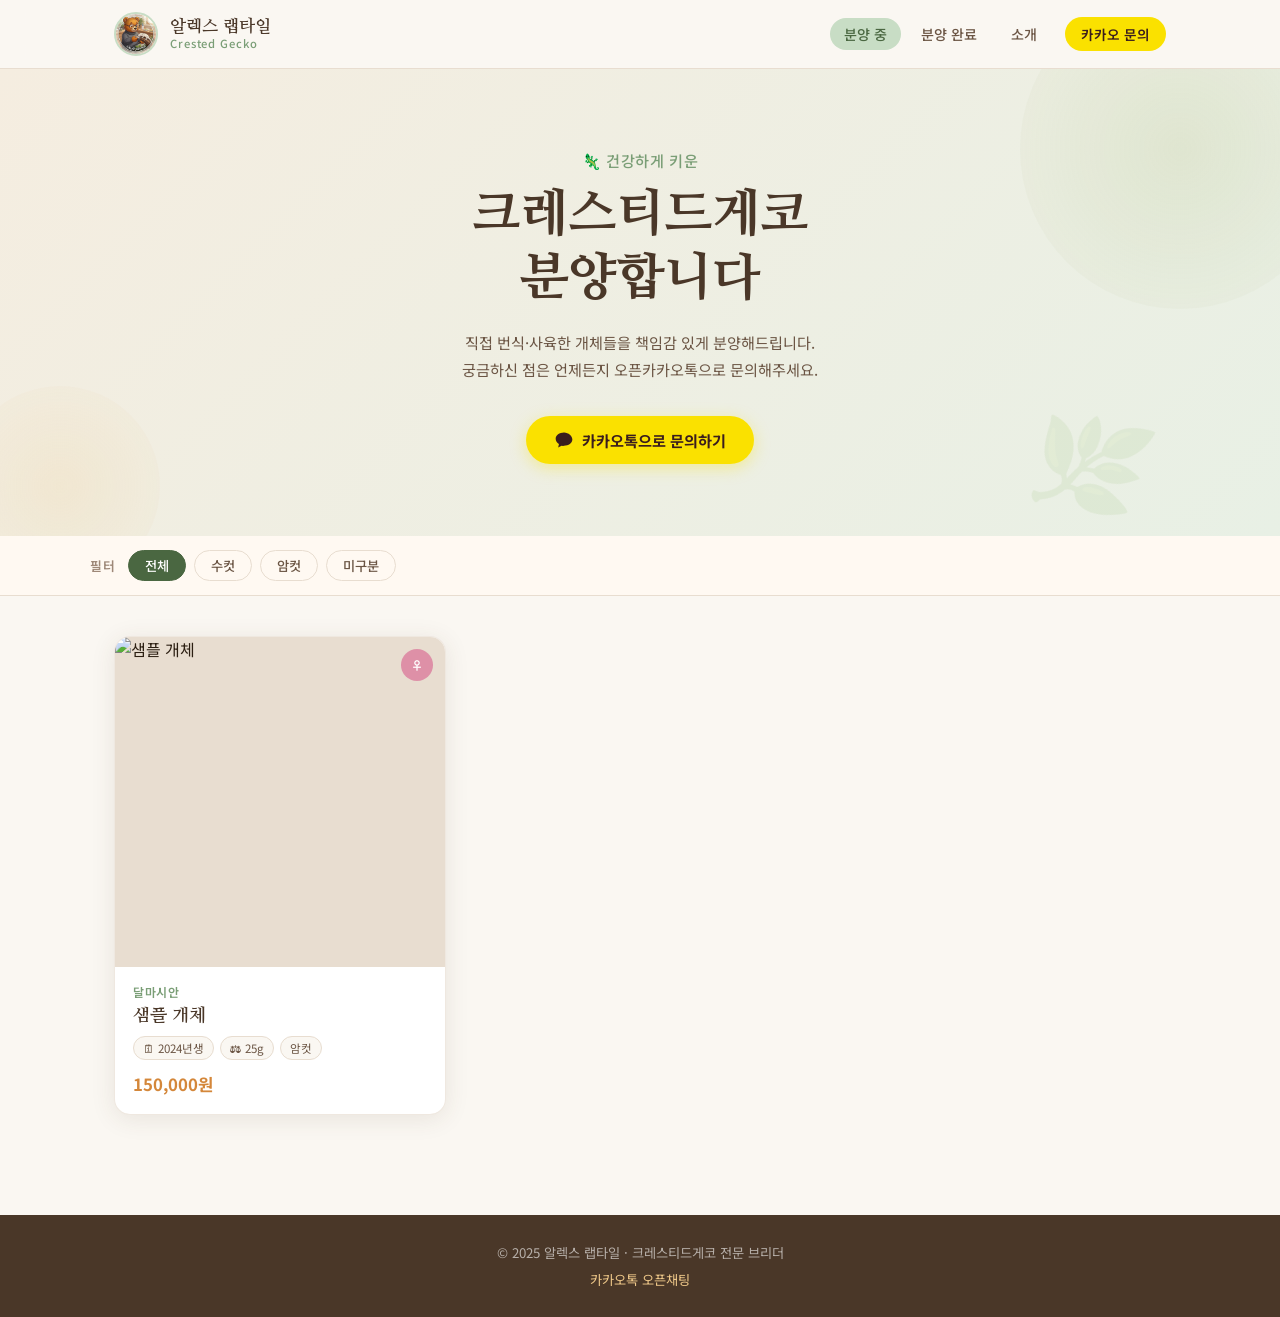
==== index.html @ 488612f2 "Add files via upload" ====
<!DOCTYPE html>
<html lang="ko">
<head>
  <meta charset="UTF-8" />
  <meta name="viewport" content="width=device-width, initial-scale=1.0" />
  <title>알렉스 랩타일 — 크레스티드게코 분양</title>
  <link rel="stylesheet" href="style.css" />
  <link href="https://fonts.googleapis.com/css2?family=Nanum+Myeongjo:wght@400;700;800&family=Noto+Sans+KR:wght@300;400;500;600&display=swap" rel="stylesheet" />
</head>
<body>

  <!-- 헤더 -->
  <header class="site-header">
    <div class="header-inner">
      <div class="logo-wrap">
        <img src="logo.png" alt="알렉스 랩타일 로고" class="logo-img" />
        <div class="logo-text">
          <span class="logo-title">알렉스 랩타일</span>
          <span class="logo-sub">Crested Gecko</span>
        </div>
      </div>
      <nav class="header-nav">
        <a href="index.html" class="nav-link active">분양 중</a>
        <a href="sold.html" class="nav-link">분양 완료</a>
        <a href="about.html" class="nav-link">소개</a>
        <a href="https://open.kakao.com/o/sA5iVCEg" target="_blank" class="nav-kakao">카카오 문의</a>
      </nav>
    </div>
  </header>

  <!-- 히어로 -->
  <section class="hero">
    <div class="hero-inner">
      <p class="hero-eyebrow">🦎 건강하게 키운</p>
      <h1 class="hero-title">크레스티드게코<br/>분양합니다</h1>
      <p class="hero-desc">직접 번식·사육한 개체들을 책임감 있게 분양해드립니다.<br/>궁금하신 점은 언제든지 오픈카카오톡으로 문의해주세요.</p>
      <a href="https://open.kakao.com/o/sA5iVCEg" target="_blank" class="btn-kakao">
        <svg width="20" height="20" viewBox="0 0 24 24" fill="currentColor"><path d="M12 3C6.477 3 2 6.477 2 10.5c0 2.674 1.557 5.02 3.93 6.42L5 21l4.027-2.108A11.3 11.3 0 0012 19c5.523 0 10-3.477 10-7.5S17.523 3 12 3z"/></svg>
        카카오톡으로 문의하기
      </a>
    </div>
    <div class="hero-deco">
      <div class="deco-circle c1"></div>
      <div class="deco-circle c2"></div>
      <div class="deco-leaf">🌿</div>
    </div>
  </section>

  <!-- 필터 -->
  <section class="filter-bar">
    <div class="filter-inner">
      <span class="filter-label">필터</span>
      <button class="filter-btn active" data-filter="all">전체</button>
      <button class="filter-btn" data-filter="male">수컷</button>
      <button class="filter-btn" data-filter="female">암컷</button>
      <button class="filter-btn" data-filter="unknown">미구분</button>
    </div>
  </section>

  <!-- 개체 목록 -->
  <main class="gecko-grid" id="geckoGrid">
    <!-- JS로 채워짐 -->
  </main>

  <!-- 빈 상태 -->
  <div class="empty-state" id="emptyState" style="display:none;">
    <span class="empty-icon">🦎</span>
    <p>현재 분양 중인 개체가 없습니다.<br/>곧 새로운 개체를 등록할 예정이에요!</p>
  </div>

  <!-- 모달 -->
  <div class="modal-overlay" id="modalOverlay">
    <div class="modal-box" id="modalBox">
      <button class="modal-close" id="modalClose">✕</button>
      <div class="modal-img-wrap">
        <img id="modalImg" src="" alt="" />
        <span class="modal-badge" id="modalBadge"></span>
      </div>
      <div class="modal-info">
        <h2 class="modal-name" id="modalName"></h2>
        <div class="modal-tags" id="modalTags"></div>
        <div class="modal-desc" id="modalDesc"></div>
        <div class="modal-price" id="modalPrice"></div>
        <a href="https://open.kakao.com/o/sA5iVCEg" target="_blank" class="btn-kakao modal-kakao">
          <svg width="18" height="18" viewBox="0 0 24 24" fill="currentColor"><path d="M12 3C6.477 3 2 6.477 2 10.5c0 2.674 1.557 5.02 3.93 6.42L5 21l4.027-2.108A11.3 11.3 0 0012 19c5.523 0 10-3.477 10-7.5S17.523 3 12 3z"/></svg>
          이 개체 문의하기
        </a>
      </div>
    </div>
  </div>

  <!-- 푸터 -->
  <footer class="site-footer">
    <p>© 2025 알렉스 랩타일 · 크레스티드게코 전문 브리더</p>
    <a href="https://open.kakao.com/o/sA5iVCEg" target="_blank">카카오톡 오픈채팅</a>
  </footer>

  <script src="app.js"></script>
</body>
</html>
---- style.css ----
/* ===========================
   알렉스 랩타일 — 메인 스타일
   자연스럽고 따뜻한 테마
=========================== */

:root {
  --cream: #faf7f2;
  --warm-white: #fff9f2;
  --sand: #e8ddd0;
  --tan: #c9b49a;
  --brown: #8b6f47;
  --dark-brown: #4a3728;
  --forest: #4a6741;
  --sage: #7a9e76;
  --light-sage: #c8ddc5;
  --moss: #a8bc7b;
  --accent: #d4873a;
  --accent-light: #f0c98a;
  --text: #2c1f12;
  --text-mid: #6b5544;
  --text-light: #9e8878;
  --sold-overlay: rgba(74, 55, 40, 0.6);
  --radius: 16px;
  --shadow: 0 4px 24px rgba(74, 55, 40, 0.10);
  --shadow-hover: 0 12px 40px rgba(74, 55, 40, 0.18);
}

*, *::before, *::after { box-sizing: border-box; margin: 0; padding: 0; }

html { scroll-behavior: smooth; }

body {
  font-family: 'Noto Sans KR', sans-serif;
  background: var(--cream);
  color: var(--text);
  min-height: 100vh;
}

/* ── 헤더 ── */
.site-header {
  position: sticky;
  top: 0;
  z-index: 100;
  background: rgba(250, 247, 242, 0.92);
  backdrop-filter: blur(12px);
  border-bottom: 1px solid var(--sand);
}

.header-inner {
  max-width: 1100px;
  margin: 0 auto;
  padding: 0 24px;
  height: 68px;
  display: flex;
  align-items: center;
  justify-content: space-between;
}

.logo-wrap {
  display: flex;
  align-items: center;
  gap: 12px;
  text-decoration: none;
}

.logo-img {
  width: 44px;
  height: 44px;
  border-radius: 50%;
  object-fit: cover;
  border: 2px solid var(--light-sage);
}

.logo-text {
  display: flex;
  flex-direction: column;
  line-height: 1.2;
}

.logo-title {
  font-family: 'Nanum Myeongjo', serif;
  font-weight: 700;
  font-size: 1.05rem;
  color: var(--dark-brown);
}

.logo-sub {
  font-size: 0.7rem;
  color: var(--sage);
  letter-spacing: 0.08em;
  font-weight: 500;
}

.header-nav {
  display: flex;
  align-items: center;
  gap: 6px;
}

.nav-link {
  text-decoration: none;
  font-size: 0.88rem;
  font-weight: 500;
  color: var(--text-mid);
  padding: 6px 14px;
  border-radius: 20px;
  transition: all 0.2s;
}

.nav-link:hover, .nav-link.active {
  background: var(--light-sage);
  color: var(--forest);
}

.nav-kakao {
  text-decoration: none;
  font-size: 0.85rem;
  font-weight: 600;
  color: #fff;
  background: #FAE100;
  color: #3A1D1D;
  padding: 7px 16px;
  border-radius: 20px;
  margin-left: 8px;
  transition: all 0.2s;
}

.nav-kakao:hover {
  background: #f0d400;
  transform: translateY(-1px);
}

/* ── 히어로 ── */
.hero {
  position: relative;
  overflow: hidden;
  background: linear-gradient(135deg, #f5ede0 0%, #e8f0e5 100%);
  padding: 80px 24px 72px;
  text-align: center;
}

.hero-inner {
  position: relative;
  z-index: 2;
  max-width: 600px;
  margin: 0 auto;
}

.hero-eyebrow {
  font-size: 0.95rem;
  color: var(--sage);
  font-weight: 500;
  margin-bottom: 12px;
  letter-spacing: 0.04em;
}

.hero-title {
  font-family: 'Nanum Myeongjo', serif;
  font-size: clamp(2rem, 6vw, 3.2rem);
  font-weight: 800;
  color: var(--dark-brown);
  line-height: 1.25;
  margin-bottom: 18px;
}

.hero-desc {
  font-size: 0.95rem;
  color: var(--text-mid);
  line-height: 1.8;
  margin-bottom: 32px;
}

.btn-kakao {
  display: inline-flex;
  align-items: center;
  gap: 8px;
  background: #FAE100;
  color: #3A1D1D;
  font-weight: 700;
  font-size: 0.95rem;
  padding: 13px 28px;
  border-radius: 50px;
  text-decoration: none;
  transition: all 0.25s;
  box-shadow: 0 4px 16px rgba(250, 225, 0, 0.35);
}

.btn-kakao:hover {
  background: #f0d400;
  transform: translateY(-2px);
  box-shadow: 0 8px 24px rgba(250, 225, 0, 0.45);
}

.hero-deco { position: absolute; inset: 0; pointer-events: none; z-index: 1; }

.deco-circle {
  position: absolute;
  border-radius: 50%;
  opacity: 0.18;
}

.c1 {
  width: 320px; height: 320px;
  background: radial-gradient(circle, var(--moss), transparent);
  top: -80px; right: -60px;
}

.c2 {
  width: 200px; height: 200px;
  background: radial-gradient(circle, var(--accent-light), transparent);
  bottom: -50px; left: -40px;
}

.deco-leaf {
  position: absolute;
  font-size: 6rem;
  opacity: 0.08;
  bottom: 10px;
  right: 10%;
  transform: rotate(20deg);
}

/* ── 필터 바 ── */
.filter-bar {
  background: var(--warm-white);
  border-bottom: 1px solid var(--sand);
  padding: 14px 24px;
  position: sticky;
  top: 68px;
  z-index: 90;
}

.filter-inner {
  max-width: 1100px;
  margin: 0 auto;
  display: flex;
  align-items: center;
  gap: 8px;
  flex-wrap: wrap;
}

.filter-label {
  font-size: 0.8rem;
  color: var(--text-light);
  font-weight: 600;
  letter-spacing: 0.06em;
  margin-right: 4px;
}

.filter-btn {
  background: none;
  border: 1.5px solid var(--sand);
  color: var(--text-mid);
  font-size: 0.83rem;
  font-weight: 500;
  padding: 5px 16px;
  border-radius: 20px;
  cursor: pointer;
  font-family: inherit;
  transition: all 0.2s;
}

.filter-btn:hover {
  border-color: var(--sage);
  color: var(--forest);
}

.filter-btn.active {
  background: var(--forest);
  border-color: var(--forest);
  color: #fff;
}

/* ── 카드 그리드 ── */
.gecko-grid {
  max-width: 1100px;
  margin: 40px auto;
  padding: 0 24px 60px;
  display: grid;
  grid-template-columns: repeat(auto-fill, minmax(260px, 1fr));
  gap: 28px;
}

.gecko-card {
  background: #fff;
  border-radius: var(--radius);
  overflow: hidden;
  box-shadow: var(--shadow);
  cursor: pointer;
  transition: all 0.3s cubic-bezier(0.34, 1.56, 0.64, 1);
  border: 1px solid rgba(201, 180, 154, 0.3);
  animation: fadeUp 0.4s ease both;
}

@keyframes fadeUp {
  from { opacity: 0; transform: translateY(20px); }
  to   { opacity: 1; transform: translateY(0); }
}

.gecko-card:hover {
  transform: translateY(-6px);
  box-shadow: var(--shadow-hover);
}

.gecko-card.is-sold {
  cursor: default;
  opacity: 0.75;
}

.card-img-wrap {
  position: relative;
  width: 100%;
  padding-top: 100%;
  overflow: hidden;
  background: var(--sand);
}

.card-img-wrap img {
  position: absolute;
  inset: 0;
  width: 100%;
  height: 100%;
  object-fit: cover;
  transition: transform 0.4s ease;
}

.gecko-card:hover:not(.is-sold) .card-img-wrap img {
  transform: scale(1.05);
}

.card-sold-overlay {
  display: none;
  position: absolute;
  inset: 0;
  background: var(--sold-overlay);
  align-items: center;
  justify-content: center;
}

.is-sold .card-sold-overlay {
  display: flex;
}

.sold-stamp {
  border: 3px solid #fff;
  color: #fff;
  font-weight: 700;
  font-size: 1.1rem;
  padding: 8px 22px;
  border-radius: 6px;
  letter-spacing: 0.1em;
  transform: rotate(-12deg);
}

.card-gender-badge {
  position: absolute;
  top: 12px;
  right: 12px;
  width: 32px;
  height: 32px;
  border-radius: 50%;
  display: flex;
  align-items: center;
  justify-content: center;
  font-size: 0.75rem;
  font-weight: 700;
  letter-spacing: 0.02em;
  backdrop-filter: blur(6px);
}

.badge-male   { background: rgba(100, 160, 220, 0.85); color: #fff; }
.badge-female { background: rgba(220, 130, 160, 0.85); color: #fff; }
.badge-unknown { background: rgba(160, 160, 160, 0.75); color: #fff; }

.card-body {
  padding: 16px 18px 18px;
}

.card-morph {
  font-size: 0.75rem;
  font-weight: 600;
  color: var(--sage);
  letter-spacing: 0.06em;
  text-transform: uppercase;
  margin-bottom: 4px;
}

.card-name {
  font-family: 'Nanum Myeongjo', serif;
  font-size: 1.15rem;
  font-weight: 700;
  color: var(--dark-brown);
  margin-bottom: 8px;
}

.card-meta {
  display: flex;
  flex-wrap: wrap;
  gap: 6px;
  margin-bottom: 12px;
}

.card-tag {
  font-size: 0.72rem;
  background: var(--cream);
  color: var(--text-mid);
  padding: 3px 9px;
  border-radius: 20px;
  border: 1px solid var(--sand);
}

.card-price {
  font-size: 1.05rem;
  font-weight: 700;
  color: var(--accent);
}

.card-price.sold-price {
  color: var(--text-light);
  text-decoration: line-through;
  font-size: 0.9rem;
}

/* ── 빈 상태 ── */
.empty-state {
  text-align: center;
  padding: 80px 24px;
  color: var(--text-light);
}

.empty-icon { font-size: 3rem; display: block; margin-bottom: 16px; }
.empty-state p { line-height: 1.8; font-size: 0.95rem; }

/* ── 모달 ── */
.modal-overlay {
  display: none;
  position: fixed;
  inset: 0;
  background: rgba(44, 31, 18, 0.55);
  backdrop-filter: blur(4px);
  z-index: 200;
  align-items: center;
  justify-content: center;
  padding: 20px;
}

.modal-overlay.open { display: flex; }

.modal-box {
  background: #fff;
  border-radius: 20px;
  overflow: hidden;
  width: 100%;
  max-width: 540px;
  max-height: 90vh;
  overflow-y: auto;
  position: relative;
  animation: modalIn 0.3s cubic-bezier(0.34, 1.56, 0.64, 1);
}

@keyframes modalIn {
  from { opacity: 0; transform: scale(0.9); }
  to   { opacity: 1; transform: scale(1); }
}

.modal-close {
  position: absolute;
  top: 14px; right: 14px;
  z-index: 10;
  width: 36px; height: 36px;
  border-radius: 50%;
  border: none;
  background: rgba(255,255,255,0.9);
  color: var(--text-mid);
  font-size: 1rem;
  cursor: pointer;
  display: flex;
  align-items: center;
  justify-content: center;
  transition: background 0.2s;
}

.modal-close:hover { background: var(--sand); }

.modal-img-wrap {
  position: relative;
  width: 100%;
  padding-top: 70%;
  overflow: hidden;
  background: var(--sand);
}

.modal-img-wrap img {
  position: absolute;
  inset: 0;
  width: 100%;
  height: 100%;
  object-fit: cover;
}

.modal-badge {
  position: absolute;
  bottom: 14px;
  left: 14px;
  background: rgba(255,255,255,0.9);
  color: var(--forest);
  font-size: 0.78rem;
  font-weight: 700;
  padding: 5px 13px;
  border-radius: 20px;
  letter-spacing: 0.05em;
}

.modal-info {
  padding: 24px 28px 28px;
}

.modal-name {
  font-family: 'Nanum Myeongjo', serif;
  font-size: 1.6rem;
  font-weight: 800;
  color: var(--dark-brown);
  margin-bottom: 12px;
}

.modal-tags {
  display: flex;
  flex-wrap: wrap;
  gap: 7px;
  margin-bottom: 16px;
}

.modal-tag {
  font-size: 0.78rem;
  padding: 4px 12px;
  border-radius: 20px;
  border: 1px solid var(--sand);
  color: var(--text-mid);
  background: var(--cream);
}

.modal-tag.highlight {
  background: var(--light-sage);
  border-color: var(--sage);
  color: var(--forest);
}

.modal-desc {
  font-size: 0.9rem;
  color: var(--text-mid);
  line-height: 1.8;
  margin-bottom: 18px;
  white-space: pre-line;
}

.modal-price {
  font-size: 1.4rem;
  font-weight: 700;
  color: var(--accent);
  margin-bottom: 20px;
}

.modal-kakao {
  width: 100%;
  justify-content: center;
  font-size: 1rem;
  padding: 14px;
}

/* ── 페이지 히어로 (소개/분양완료) ── */
.page-hero {
  background: linear-gradient(135deg, #f5ede0, #e8f0e5);
  padding: 56px 24px 44px;
  text-align: center;
}

.page-title {
  font-family: 'Nanum Myeongjo', serif;
  font-size: 2rem;
  font-weight: 800;
  color: var(--dark-brown);
  margin-bottom: 8px;
}

.page-desc {
  color: var(--text-mid);
  font-size: 0.95rem;
}

/* ── 소개 페이지 ── */
.about-section {
  max-width: 860px;
  margin: 60px auto;
  padding: 0 24px 80px;
}

.about-inner {
  display: grid;
  grid-template-columns: 200px 1fr;
  gap: 60px;
  align-items: start;
}

.about-logo-wrap { text-align: center; }

.about-logo {
  width: 160px;
  height: 160px;
  border-radius: 50%;
  object-fit: cover;
  border: 4px solid var(--light-sage);
  box-shadow: var(--shadow);
}

.about-title {
  font-family: 'Nanum Myeongjo', serif;
  font-size: 1.7rem;
  font-weight: 800;
  color: var(--dark-brown);
  line-height: 1.4;
  margin-bottom: 18px;
}

.about-text {
  font-size: 0.93rem;
  color: var(--text-mid);
  line-height: 1.9;
  margin-bottom: 32px;
}

.about-points {
  display: flex;
  flex-direction: column;
  gap: 18px;
  margin-bottom: 32px;
}

.about-point {
  display: flex;
  gap: 14px;
  align-items: flex-start;
}

.point-icon {
  font-size: 1.5rem;
  flex-shrink: 0;
  margin-top: 2px;
}

.about-point strong {
  display: block;
  font-size: 0.95rem;
  color: var(--dark-brown);
  margin-bottom: 2px;
}

.about-point p {
  font-size: 0.85rem;
  color: var(--text-mid);
  line-height: 1.6;
}

/* ── 분양완료 그리드 ── */
.sold-grid .gecko-card { opacity: 0.8; }

/* ── 푸터 ── */
.site-footer {
  background: var(--dark-brown);
  color: rgba(255,255,255,0.6);
  text-align: center;
  padding: 28px 24px;
  font-size: 0.83rem;
  display: flex;
  flex-direction: column;
  gap: 8px;
  align-items: center;
}

.site-footer a {
  color: var(--accent-light);
  text-decoration: none;
  font-size: 0.83rem;
}

.site-footer a:hover { color: #fff; }

/* ── 반응형 ── */
@media (max-width: 700px) {
  .about-inner { grid-template-columns: 1fr; gap: 30px; }
  .about-logo-wrap { display: none; }
  .header-nav .nav-link { display: none; }
  .gecko-grid { grid-template-columns: repeat(2, 1fr); gap: 16px; padding: 0 16px 40px; }
  .modal-info { padding: 18px 20px 24px; }
}

@media (max-width: 400px) {
  .gecko-grid { grid-template-columns: 1fr; }
}
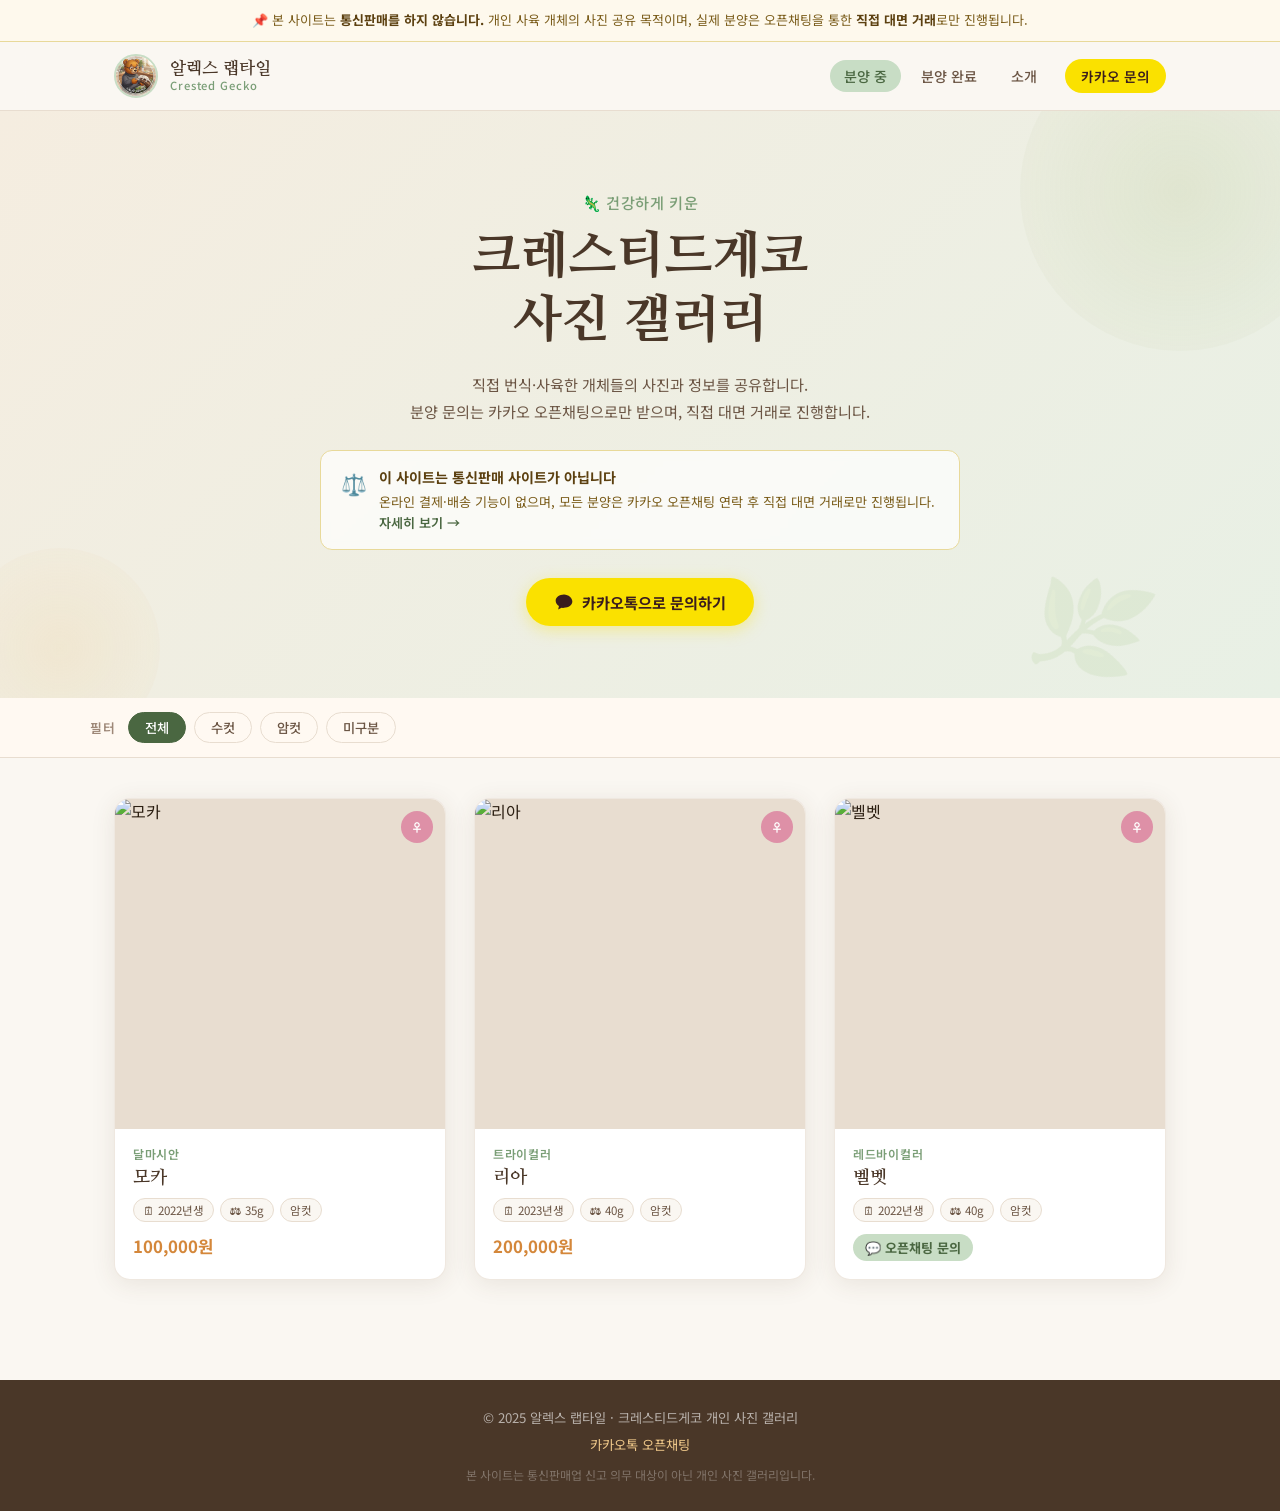
==== commit 6b16932d: "Add files via upload" ====
--- a/index.html
+++ b/index.html
@@ -8,6 +8,11 @@
   <link href="https://fonts.googleapis.com/css2?family=Nanum+Myeongjo:wght@400;700;800&family=Noto+Sans+KR:wght@300;400;500;600&display=swap" rel="stylesheet" />
 </head>
 <body>
+
+  <!-- 법적 고지 배너 -->
+  <div class="notice-banner">
+    📌 본 사이트는 <strong>통신판매를 하지 않습니다.</strong> 개인 사육 개체의 사진 공유 목적이며, 실제 분양은 오픈채팅을 통한 <strong>직접 대면 거래</strong>로만 진행됩니다.
+  </div>
 
   <!-- 헤더 -->
   <header class="site-header">
@@ -32,8 +37,18 @@
   <section class="hero">
     <div class="hero-inner">
       <p class="hero-eyebrow">🦎 건강하게 키운</p>
-      <h1 class="hero-title">크레스티드게코<br/>분양합니다</h1>
-      <p class="hero-desc">직접 번식·사육한 개체들을 책임감 있게 분양해드립니다.<br/>궁금하신 점은 언제든지 오픈카카오톡으로 문의해주세요.</p>
+      <h1 class="hero-title">크레스티드게코<br/>사진 갤러리</h1>
+      <p class="hero-desc">직접 번식·사육한 개체들의 사진과 정보를 공유합니다.<br/>분양 문의는 카카오 오픈채팅으로만 받으며, 직접 대면 거래로 진행합니다.</p>
+
+      <!-- 법적 안내 박스 -->
+      <div class="legal-notice-box">
+        <span class="legal-notice-icon">⚖️</span>
+        <div>
+          <strong>이 사이트는 통신판매 사이트가 아닙니다</strong>
+          <p>온라인 결제·배송 기능이 없으며, 모든 분양은 카카오 오픈채팅 연락 후 직접 대면 거래로만 진행됩니다. <a href="about.html">자세히 보기 →</a></p>
+        </div>
+      </div>
+
       <a href="https://open.kakao.com/o/sA5iVCEg" target="_blank" class="btn-kakao">
         <svg width="20" height="20" viewBox="0 0 24 24" fill="currentColor"><path d="M12 3C6.477 3 2 6.477 2 10.5c0 2.674 1.557 5.02 3.93 6.42L5 21l4.027-2.108A11.3 11.3 0 0012 19c5.523 0 10-3.477 10-7.5S17.523 3 12 3z"/></svg>
         카카오톡으로 문의하기
@@ -58,9 +73,7 @@
   </section>
 
   <!-- 개체 목록 -->
-  <main class="gecko-grid" id="geckoGrid">
-    <!-- JS로 채워짐 -->
-  </main>
+  <main class="gecko-grid" id="geckoGrid"></main>
 
   <!-- 빈 상태 -->
   <div class="empty-state" id="emptyState" style="display:none;">
@@ -72,10 +85,18 @@
   <div class="modal-overlay" id="modalOverlay">
     <div class="modal-box" id="modalBox">
       <button class="modal-close" id="modalClose">✕</button>
-      <div class="modal-img-wrap">
-        <img id="modalImg" src="" alt="" />
-        <span class="modal-badge" id="modalBadge"></span>
+
+      <!-- 갤러리 영역 -->
+      <div class="modal-gallery">
+        <div class="modal-img-wrap">
+          <img id="modalImg" src="" alt="" />
+          <span class="modal-badge" id="modalBadge"></span>
+          <button class="gallery-nav gallery-prev" id="galleryPrev">‹</button>
+          <button class="gallery-nav gallery-next" id="galleryNext">›</button>
+        </div>
+        <div class="modal-thumbs" id="modalThumbs"></div>
       </div>
+
       <div class="modal-info">
         <h2 class="modal-name" id="modalName"></h2>
         <div class="modal-tags" id="modalTags"></div>
@@ -91,8 +112,9 @@
 
   <!-- 푸터 -->
   <footer class="site-footer">
-    <p>© 2025 알렉스 랩타일 · 크레스티드게코 전문 브리더</p>
+    <p>© 2025 알렉스 랩타일 · 크레스티드게코 개인 사진 갤러리</p>
     <a href="https://open.kakao.com/o/sA5iVCEg" target="_blank">카카오톡 오픈채팅</a>
+    <p class="footer-legal">본 사이트는 통신판매업 신고 의무 대상이 아닌 개인 사진 갤러리입니다.</p>
   </footer>
 
   <script src="app.js"></script>
--- a/style.css
+++ b/style.css
@@ -26,15 +26,25 @@
 }
 
 *, *::before, *::after { box-sizing: border-box; margin: 0; padding: 0; }
-
 html { scroll-behavior: smooth; }
-
 body {
   font-family: 'Noto Sans KR', sans-serif;
   background: var(--cream);
   color: var(--text);
   min-height: 100vh;
 }
+
+/* ── 법적 고지 배너 ── */
+.notice-banner {
+  background: #fef9ed;
+  border-bottom: 1px solid #e8d99a;
+  padding: 10px 24px;
+  text-align: center;
+  font-size: 13px;
+  color: #7a5c1a;
+  line-height: 1.6;
+}
+.notice-banner strong { font-weight: 700; color: #5c4010; }
 
 /* ── 헤더 ── */
 .site-header {
@@ -45,7 +55,6 @@
   backdrop-filter: blur(12px);
   border-bottom: 1px solid var(--sand);
 }
-
 .header-inner {
   max-width: 1100px;
   margin: 0 auto;
@@ -55,634 +64,231 @@
   align-items: center;
   justify-content: space-between;
 }
-
-.logo-wrap {
+.logo-wrap { display: flex; align-items: center; gap: 12px; text-decoration: none; }
+.logo-img { width: 44px; height: 44px; border-radius: 50%; object-fit: cover; border: 2px solid var(--light-sage); }
+.logo-text { display: flex; flex-direction: column; line-height: 1.2; }
+.logo-title { font-family: 'Nanum Myeongjo', serif; font-weight: 700; font-size: 1.05rem; color: var(--dark-brown); }
+.logo-sub { font-size: 0.7rem; color: var(--sage); letter-spacing: 0.08em; font-weight: 500; }
+.header-nav { display: flex; align-items: center; gap: 6px; }
+.nav-link { text-decoration: none; font-size: 0.88rem; font-weight: 500; color: var(--text-mid); padding: 6px 14px; border-radius: 20px; transition: all 0.2s; }
+.nav-link:hover, .nav-link.active { background: var(--light-sage); color: var(--forest); }
+.nav-kakao { text-decoration: none; font-size: 0.85rem; font-weight: 600; background: #FAE100; color: #3A1D1D; padding: 7px 16px; border-radius: 20px; margin-left: 8px; transition: all 0.2s; }
+.nav-kakao:hover { background: #f0d400; transform: translateY(-1px); }
+
+/* ── 히어로 ── */
+.hero { position: relative; overflow: hidden; background: linear-gradient(135deg, #f5ede0 0%, #e8f0e5 100%); padding: 80px 24px 72px; text-align: center; }
+.hero-inner { position: relative; z-index: 2; max-width: 640px; margin: 0 auto; }
+.hero-eyebrow { font-size: 0.95rem; color: var(--sage); font-weight: 500; margin-bottom: 12px; letter-spacing: 0.04em; }
+.hero-title { font-family: 'Nanum Myeongjo', serif; font-size: clamp(2rem, 6vw, 3.2rem); font-weight: 800; color: var(--dark-brown); line-height: 1.25; margin-bottom: 18px; }
+.hero-desc { font-size: 0.95rem; color: var(--text-mid); line-height: 1.8; margin-bottom: 24px; }
+
+/* ── 법적 안내 박스 (히어로 내) ── */
+.legal-notice-box {
   display: flex;
-  align-items: center;
+  align-items: flex-start;
   gap: 12px;
-  text-decoration: none;
-}
-
-.logo-img {
-  width: 44px;
-  height: 44px;
-  border-radius: 50%;
-  object-fit: cover;
-  border: 2px solid var(--light-sage);
-}
-
-.logo-text {
-  display: flex;
-  flex-direction: column;
-  line-height: 1.2;
-}
-
-.logo-title {
-  font-family: 'Nanum Myeongjo', serif;
-  font-weight: 700;
-  font-size: 1.05rem;
-  color: var(--dark-brown);
-}
-
-.logo-sub {
-  font-size: 0.7rem;
-  color: var(--sage);
-  letter-spacing: 0.08em;
-  font-weight: 500;
-}
-
-.header-nav {
-  display: flex;
-  align-items: center;
-  gap: 6px;
-}
-
-.nav-link {
-  text-decoration: none;
-  font-size: 0.88rem;
-  font-weight: 500;
-  color: var(--text-mid);
-  padding: 6px 14px;
-  border-radius: 20px;
-  transition: all 0.2s;
-}
-
-.nav-link:hover, .nav-link.active {
-  background: var(--light-sage);
-  color: var(--forest);
-}
-
-.nav-kakao {
-  text-decoration: none;
-  font-size: 0.85rem;
-  font-weight: 600;
-  color: #fff;
-  background: #FAE100;
-  color: #3A1D1D;
-  padding: 7px 16px;
-  border-radius: 20px;
-  margin-left: 8px;
-  transition: all 0.2s;
-}
-
-.nav-kakao:hover {
-  background: #f0d400;
-  transform: translateY(-1px);
-}
-
-/* ── 히어로 ── */
-.hero {
-  position: relative;
-  overflow: hidden;
-  background: linear-gradient(135deg, #f5ede0 0%, #e8f0e5 100%);
-  padding: 80px 24px 72px;
-  text-align: center;
-}
-
-.hero-inner {
-  position: relative;
-  z-index: 2;
-  max-width: 600px;
-  margin: 0 auto;
-}
-
-.hero-eyebrow {
-  font-size: 0.95rem;
-  color: var(--sage);
-  font-weight: 500;
-  margin-bottom: 12px;
-  letter-spacing: 0.04em;
-}
-
-.hero-title {
-  font-family: 'Nanum Myeongjo', serif;
-  font-size: clamp(2rem, 6vw, 3.2rem);
-  font-weight: 800;
-  color: var(--dark-brown);
-  line-height: 1.25;
-  margin-bottom: 18px;
-}
-
-.hero-desc {
-  font-size: 0.95rem;
-  color: var(--text-mid);
-  line-height: 1.8;
-  margin-bottom: 32px;
-}
-
-.btn-kakao {
-  display: inline-flex;
-  align-items: center;
-  gap: 8px;
-  background: #FAE100;
-  color: #3A1D1D;
-  font-weight: 700;
-  font-size: 0.95rem;
-  padding: 13px 28px;
-  border-radius: 50px;
-  text-decoration: none;
-  transition: all 0.25s;
-  box-shadow: 0 4px 16px rgba(250, 225, 0, 0.35);
-}
-
-.btn-kakao:hover {
-  background: #f0d400;
-  transform: translateY(-2px);
-  box-shadow: 0 8px 24px rgba(250, 225, 0, 0.45);
-}
+  background: rgba(255,255,255,0.7);
+  border: 1px solid #e8d99a;
+  border-radius: 12px;
+  padding: 16px 20px;
+  margin-bottom: 28px;
+  text-align: left;
+  backdrop-filter: blur(4px);
+}
+.legal-notice-icon { font-size: 1.3rem; flex-shrink: 0; margin-top: 1px; }
+.legal-notice-box strong { display: block; font-size: 0.88rem; color: #5c4010; font-weight: 700; margin-bottom: 4px; }
+.legal-notice-box p { font-size: 0.82rem; color: #7a5c1a; line-height: 1.6; }
+.legal-notice-box a { color: var(--forest); font-weight: 600; text-decoration: none; }
+.legal-notice-box a:hover { text-decoration: underline; }
+
+.btn-kakao { display: inline-flex; align-items: center; gap: 8px; background: #FAE100; color: #3A1D1D; font-weight: 700; font-size: 0.95rem; padding: 13px 28px; border-radius: 50px; text-decoration: none; transition: all 0.25s; box-shadow: 0 4px 16px rgba(250, 225, 0, 0.35); }
+.btn-kakao:hover { background: #f0d400; transform: translateY(-2px); box-shadow: 0 8px 24px rgba(250, 225, 0, 0.45); }
 
 .hero-deco { position: absolute; inset: 0; pointer-events: none; z-index: 1; }
-
-.deco-circle {
-  position: absolute;
-  border-radius: 50%;
-  opacity: 0.18;
-}
-
-.c1 {
-  width: 320px; height: 320px;
-  background: radial-gradient(circle, var(--moss), transparent);
-  top: -80px; right: -60px;
-}
-
-.c2 {
-  width: 200px; height: 200px;
-  background: radial-gradient(circle, var(--accent-light), transparent);
-  bottom: -50px; left: -40px;
-}
-
-.deco-leaf {
-  position: absolute;
-  font-size: 6rem;
-  opacity: 0.08;
-  bottom: 10px;
-  right: 10%;
-  transform: rotate(20deg);
-}
+.deco-circle { position: absolute; border-radius: 50%; opacity: 0.18; }
+.c1 { width: 320px; height: 320px; background: radial-gradient(circle, var(--moss), transparent); top: -80px; right: -60px; }
+.c2 { width: 200px; height: 200px; background: radial-gradient(circle, var(--accent-light), transparent); bottom: -50px; left: -40px; }
+.deco-leaf { position: absolute; font-size: 6rem; opacity: 0.08; bottom: 10px; right: 10%; transform: rotate(20deg); }
 
 /* ── 필터 바 ── */
-.filter-bar {
-  background: var(--warm-white);
-  border-bottom: 1px solid var(--sand);
-  padding: 14px 24px;
-  position: sticky;
-  top: 68px;
-  z-index: 90;
-}
-
-.filter-inner {
-  max-width: 1100px;
-  margin: 0 auto;
-  display: flex;
-  align-items: center;
-  gap: 8px;
-  flex-wrap: wrap;
-}
-
-.filter-label {
-  font-size: 0.8rem;
-  color: var(--text-light);
-  font-weight: 600;
-  letter-spacing: 0.06em;
-  margin-right: 4px;
-}
-
-.filter-btn {
-  background: none;
-  border: 1.5px solid var(--sand);
-  color: var(--text-mid);
-  font-size: 0.83rem;
-  font-weight: 500;
-  padding: 5px 16px;
-  border-radius: 20px;
-  cursor: pointer;
-  font-family: inherit;
-  transition: all 0.2s;
-}
-
-.filter-btn:hover {
-  border-color: var(--sage);
-  color: var(--forest);
-}
-
-.filter-btn.active {
-  background: var(--forest);
-  border-color: var(--forest);
-  color: #fff;
-}
+.filter-bar { background: var(--warm-white); border-bottom: 1px solid var(--sand); padding: 14px 24px; position: sticky; top: 68px; z-index: 90; }
+.filter-inner { max-width: 1100px; margin: 0 auto; display: flex; align-items: center; gap: 8px; flex-wrap: wrap; }
+.filter-label { font-size: 0.8rem; color: var(--text-light); font-weight: 600; letter-spacing: 0.06em; margin-right: 4px; }
+.filter-btn { background: none; border: 1.5px solid var(--sand); color: var(--text-mid); font-size: 0.83rem; font-weight: 500; padding: 5px 16px; border-radius: 20px; cursor: pointer; font-family: inherit; transition: all 0.2s; }
+.filter-btn:hover { border-color: var(--sage); color: var(--forest); }
+.filter-btn.active { background: var(--forest); border-color: var(--forest); color: #fff; }
 
 /* ── 카드 그리드 ── */
-.gecko-grid {
-  max-width: 1100px;
-  margin: 40px auto;
-  padding: 0 24px 60px;
-  display: grid;
-  grid-template-columns: repeat(auto-fill, minmax(260px, 1fr));
-  gap: 28px;
-}
-
-.gecko-card {
-  background: #fff;
-  border-radius: var(--radius);
-  overflow: hidden;
-  box-shadow: var(--shadow);
-  cursor: pointer;
-  transition: all 0.3s cubic-bezier(0.34, 1.56, 0.64, 1);
-  border: 1px solid rgba(201, 180, 154, 0.3);
-  animation: fadeUp 0.4s ease both;
-}
-
-@keyframes fadeUp {
-  from { opacity: 0; transform: translateY(20px); }
-  to   { opacity: 1; transform: translateY(0); }
-}
-
-.gecko-card:hover {
-  transform: translateY(-6px);
-  box-shadow: var(--shadow-hover);
-}
-
-.gecko-card.is-sold {
-  cursor: default;
-  opacity: 0.75;
-}
-
-.card-img-wrap {
-  position: relative;
-  width: 100%;
-  padding-top: 100%;
-  overflow: hidden;
-  background: var(--sand);
-}
-
-.card-img-wrap img {
-  position: absolute;
-  inset: 0;
-  width: 100%;
-  height: 100%;
-  object-fit: cover;
-  transition: transform 0.4s ease;
-}
-
-.gecko-card:hover:not(.is-sold) .card-img-wrap img {
-  transform: scale(1.05);
-}
-
-.card-sold-overlay {
-  display: none;
-  position: absolute;
-  inset: 0;
-  background: var(--sold-overlay);
-  align-items: center;
-  justify-content: center;
-}
-
-.is-sold .card-sold-overlay {
-  display: flex;
-}
-
-.sold-stamp {
-  border: 3px solid #fff;
-  color: #fff;
-  font-weight: 700;
-  font-size: 1.1rem;
-  padding: 8px 22px;
-  border-radius: 6px;
-  letter-spacing: 0.1em;
-  transform: rotate(-12deg);
-}
-
-.card-gender-badge {
-  position: absolute;
-  top: 12px;
-  right: 12px;
-  width: 32px;
-  height: 32px;
-  border-radius: 50%;
-  display: flex;
-  align-items: center;
-  justify-content: center;
-  font-size: 0.75rem;
-  font-weight: 700;
-  letter-spacing: 0.02em;
-  backdrop-filter: blur(6px);
-}
-
+.gecko-grid { max-width: 1100px; margin: 40px auto; padding: 0 24px 60px; display: grid; grid-template-columns: repeat(auto-fill, minmax(260px, 1fr)); gap: 28px; }
+.gecko-card { background: #fff; border-radius: var(--radius); overflow: hidden; box-shadow: var(--shadow); cursor: pointer; transition: all 0.3s cubic-bezier(0.34, 1.56, 0.64, 1); border: 1px solid rgba(201, 180, 154, 0.3); animation: fadeUp 0.4s ease both; }
+@keyframes fadeUp { from { opacity: 0; transform: translateY(20px); } to { opacity: 1; transform: translateY(0); } }
+.gecko-card:hover { transform: translateY(-6px); box-shadow: var(--shadow-hover); }
+.gecko-card.is-sold { cursor: default; opacity: 0.75; }
+
+.card-img-wrap { position: relative; width: 100%; padding-top: 100%; overflow: hidden; background: var(--sand); }
+.card-img-wrap img { position: absolute; inset: 0; width: 100%; height: 100%; object-fit: cover; transition: transform 0.4s ease; }
+.card-img-placeholder { position: absolute; inset: 0; display: flex; align-items: center; justify-content: center; font-size: 3rem; color: var(--tan); }
+.gecko-card:hover:not(.is-sold) .card-img-wrap img { transform: scale(1.05); }
+
+.card-sold-overlay { display: none; position: absolute; inset: 0; background: var(--sold-overlay); align-items: center; justify-content: center; }
+.is-sold .card-sold-overlay { display: flex; }
+.sold-stamp { border: 3px solid #fff; color: #fff; font-weight: 700; font-size: 1.1rem; padding: 8px 22px; border-radius: 6px; letter-spacing: 0.1em; transform: rotate(-12deg); }
+
+.card-gender-badge { position: absolute; top: 12px; right: 12px; width: 32px; height: 32px; border-radius: 50%; display: flex; align-items: center; justify-content: center; font-size: 0.75rem; font-weight: 700; backdrop-filter: blur(6px); }
 .badge-male   { background: rgba(100, 160, 220, 0.85); color: #fff; }
 .badge-female { background: rgba(220, 130, 160, 0.85); color: #fff; }
 .badge-unknown { background: rgba(160, 160, 160, 0.75); color: #fff; }
 
-.card-body {
-  padding: 16px 18px 18px;
-}
-
-.card-morph {
-  font-size: 0.75rem;
+/* 사진 장수 배지 */
+.card-photo-count {
+  position: absolute;
+  top: 12px;
+  left: 12px;
+  background: rgba(0,0,0,0.5);
+  color: #fff;
+  font-size: 0.72rem;
   font-weight: 600;
-  color: var(--sage);
-  letter-spacing: 0.06em;
-  text-transform: uppercase;
-  margin-bottom: 4px;
-}
-
-.card-name {
-  font-family: 'Nanum Myeongjo', serif;
-  font-size: 1.15rem;
-  font-weight: 700;
-  color: var(--dark-brown);
-  margin-bottom: 8px;
-}
-
-.card-meta {
-  display: flex;
-  flex-wrap: wrap;
-  gap: 6px;
-  margin-bottom: 12px;
-}
-
-.card-tag {
-  font-size: 0.72rem;
-  background: var(--cream);
-  color: var(--text-mid);
   padding: 3px 9px;
   border-radius: 20px;
-  border: 1px solid var(--sand);
-}
-
-.card-price {
-  font-size: 1.05rem;
+  backdrop-filter: blur(4px);
+}
+
+.card-body { padding: 16px 18px 18px; }
+.card-morph { font-size: 0.75rem; font-weight: 600; color: var(--sage); letter-spacing: 0.06em; text-transform: uppercase; margin-bottom: 4px; }
+.card-name { font-family: 'Nanum Myeongjo', serif; font-size: 1.15rem; font-weight: 700; color: var(--dark-brown); margin-bottom: 8px; }
+.card-meta { display: flex; flex-wrap: wrap; gap: 6px; margin-bottom: 12px; }
+.card-tag { font-size: 0.72rem; background: var(--cream); color: var(--text-mid); padding: 3px 9px; border-radius: 20px; border: 1px solid var(--sand); }
+.card-price { font-size: 1.05rem; font-weight: 700; color: var(--accent); }
+.card-price.sold-price { color: var(--text-light); text-decoration: line-through; font-size: 0.9rem; }
+
+/* 가격 없을 때 오픈채팅 문의 */
+.card-price-inquiry {
+  display: inline-block;
+  font-size: 0.82rem;
   font-weight: 700;
-  color: var(--accent);
-}
-
-.card-price.sold-price {
-  color: var(--text-light);
-  text-decoration: line-through;
-  font-size: 0.9rem;
+  color: var(--forest);
+  background: var(--light-sage);
+  padding: 4px 12px;
+  border-radius: 20px;
 }
 
 /* ── 빈 상태 ── */
-.empty-state {
-  text-align: center;
-  padding: 80px 24px;
-  color: var(--text-light);
-}
-
+.empty-state { text-align: center; padding: 80px 24px; color: var(--text-light); }
 .empty-icon { font-size: 3rem; display: block; margin-bottom: 16px; }
 .empty-state p { line-height: 1.8; font-size: 0.95rem; }
 
 /* ── 모달 ── */
-.modal-overlay {
-  display: none;
-  position: fixed;
-  inset: 0;
-  background: rgba(44, 31, 18, 0.55);
-  backdrop-filter: blur(4px);
-  z-index: 200;
-  align-items: center;
-  justify-content: center;
-  padding: 20px;
-}
-
+.modal-overlay { display: none; position: fixed; inset: 0; background: rgba(44, 31, 18, 0.55); backdrop-filter: blur(4px); z-index: 200; align-items: center; justify-content: center; padding: 20px; }
 .modal-overlay.open { display: flex; }
-
-.modal-box {
-  background: #fff;
-  border-radius: 20px;
-  overflow: hidden;
-  width: 100%;
-  max-width: 540px;
-  max-height: 90vh;
-  overflow-y: auto;
-  position: relative;
-  animation: modalIn 0.3s cubic-bezier(0.34, 1.56, 0.64, 1);
-}
-
-@keyframes modalIn {
-  from { opacity: 0; transform: scale(0.9); }
-  to   { opacity: 1; transform: scale(1); }
-}
-
-.modal-close {
+.modal-box { background: #fff; border-radius: 20px; overflow: hidden; width: 100%; max-width: 560px; max-height: 92vh; overflow-y: auto; position: relative; animation: modalIn 0.3s cubic-bezier(0.34, 1.56, 0.64, 1); }
+@keyframes modalIn { from { opacity: 0; transform: scale(0.9); } to { opacity: 1; transform: scale(1); } }
+.modal-close { position: absolute; top: 14px; right: 14px; z-index: 10; width: 36px; height: 36px; border-radius: 50%; border: none; background: rgba(255,255,255,0.9); color: var(--text-mid); font-size: 1rem; cursor: pointer; display: flex; align-items: center; justify-content: center; transition: background 0.2s; }
+.modal-close:hover { background: var(--sand); }
+
+/* 갤러리 */
+.modal-gallery { position: relative; }
+.modal-img-wrap { position: relative; width: 100%; padding-top: 70%; overflow: hidden; background: var(--sand); }
+.modal-img-wrap img { position: absolute; inset: 0; width: 100%; height: 100%; object-fit: cover; }
+.modal-badge { position: absolute; bottom: 14px; left: 14px; background: rgba(255,255,255,0.9); color: var(--forest); font-size: 0.78rem; font-weight: 700; padding: 5px 13px; border-radius: 20px; letter-spacing: 0.05em; }
+
+/* 갤러리 화살표 */
+.gallery-nav {
   position: absolute;
-  top: 14px; right: 14px;
-  z-index: 10;
-  width: 36px; height: 36px;
+  top: 50%;
+  transform: translateY(-50%);
+  background: rgba(255,255,255,0.88);
+  border: none;
+  width: 38px;
+  height: 38px;
   border-radius: 50%;
-  border: none;
-  background: rgba(255,255,255,0.9);
-  color: var(--text-mid);
-  font-size: 1rem;
+  font-size: 1.3rem;
   cursor: pointer;
   display: flex;
   align-items: center;
   justify-content: center;
+  box-shadow: 0 2px 8px rgba(0,0,0,0.15);
   transition: background 0.2s;
-}
-
-.modal-close:hover { background: var(--sand); }
-
-.modal-img-wrap {
-  position: relative;
-  width: 100%;
-  padding-top: 70%;
-  overflow: hidden;
-  background: var(--sand);
-}
-
-.modal-img-wrap img {
-  position: absolute;
-  inset: 0;
-  width: 100%;
-  height: 100%;
+  z-index: 5;
+  line-height: 1;
+}
+.gallery-nav:hover { background: #fff; }
+.gallery-nav:disabled { opacity: 0.3; cursor: default; }
+.gallery-prev { left: 10px; }
+.gallery-next { right: 10px; }
+
+/* 썸네일 스트립 */
+.modal-thumbs {
+  display: flex;
+  gap: 6px;
+  padding: 10px 14px;
+  background: rgba(0,0,0,0.04);
+  overflow-x: auto;
+}
+.modal-thumbs::-webkit-scrollbar { height: 4px; }
+.modal-thumbs::-webkit-scrollbar-thumb { background: var(--tan); border-radius: 2px; }
+.modal-thumb {
+  width: 58px;
+  height: 58px;
   object-fit: cover;
-}
-
-.modal-badge {
-  position: absolute;
-  bottom: 14px;
-  left: 14px;
-  background: rgba(255,255,255,0.9);
-  color: var(--forest);
-  font-size: 0.78rem;
-  font-weight: 700;
-  padding: 5px 13px;
-  border-radius: 20px;
-  letter-spacing: 0.05em;
-}
-
-.modal-info {
-  padding: 24px 28px 28px;
-}
-
-.modal-name {
-  font-family: 'Nanum Myeongjo', serif;
-  font-size: 1.6rem;
-  font-weight: 800;
-  color: var(--dark-brown);
-  margin-bottom: 12px;
-}
-
-.modal-tags {
-  display: flex;
-  flex-wrap: wrap;
-  gap: 7px;
-  margin-bottom: 16px;
-}
-
-.modal-tag {
-  font-size: 0.78rem;
-  padding: 4px 12px;
-  border-radius: 20px;
-  border: 1px solid var(--sand);
-  color: var(--text-mid);
-  background: var(--cream);
-}
-
-.modal-tag.highlight {
-  background: var(--light-sage);
-  border-color: var(--sage);
-  color: var(--forest);
-}
-
-.modal-desc {
-  font-size: 0.9rem;
-  color: var(--text-mid);
-  line-height: 1.8;
-  margin-bottom: 18px;
-  white-space: pre-line;
-}
-
-.modal-price {
-  font-size: 1.4rem;
-  font-weight: 700;
-  color: var(--accent);
-  margin-bottom: 20px;
-}
-
-.modal-kakao {
-  width: 100%;
-  justify-content: center;
-  font-size: 1rem;
-  padding: 14px;
-}
-
-/* ── 페이지 히어로 (소개/분양완료) ── */
-.page-hero {
-  background: linear-gradient(135deg, #f5ede0, #e8f0e5);
-  padding: 56px 24px 44px;
-  text-align: center;
-}
-
-.page-title {
-  font-family: 'Nanum Myeongjo', serif;
-  font-size: 2rem;
-  font-weight: 800;
-  color: var(--dark-brown);
-  margin-bottom: 8px;
-}
-
-.page-desc {
-  color: var(--text-mid);
-  font-size: 0.95rem;
-}
+  border-radius: 8px;
+  cursor: pointer;
+  border: 2px solid transparent;
+  transition: border-color 0.2s, opacity 0.2s;
+  flex-shrink: 0;
+}
+.modal-thumb.active { border-color: var(--forest); }
+.modal-thumb:hover { opacity: 0.82; }
+
+.modal-info { padding: 24px 28px 28px; }
+.modal-name { font-family: 'Nanum Myeongjo', serif; font-size: 1.6rem; font-weight: 800; color: var(--dark-brown); margin-bottom: 12px; }
+.modal-tags { display: flex; flex-wrap: wrap; gap: 7px; margin-bottom: 16px; }
+.modal-tag { font-size: 0.78rem; padding: 4px 12px; border-radius: 20px; border: 1px solid var(--sand); color: var(--text-mid); background: var(--cream); }
+.modal-tag.highlight { background: var(--light-sage); border-color: var(--sage); color: var(--forest); }
+.modal-desc { font-size: 0.9rem; color: var(--text-mid); line-height: 1.8; margin-bottom: 18px; white-space: pre-line; }
+.modal-price { font-size: 1.4rem; font-weight: 700; color: var(--accent); margin-bottom: 20px; }
+.modal-price.modal-price-inquiry { font-size: 1rem; color: var(--forest); background: var(--light-sage); display: inline-block; padding: 7px 18px; border-radius: 20px; }
+.modal-kakao { width: 100%; justify-content: center; font-size: 1rem; padding: 14px; }
+
+/* ── 페이지 히어로 ── */
+.page-hero { background: linear-gradient(135deg, #f5ede0, #e8f0e5); padding: 56px 24px 44px; text-align: center; }
+.page-title { font-family: 'Nanum Myeongjo', serif; font-size: 2rem; font-weight: 800; color: var(--dark-brown); margin-bottom: 8px; }
+.page-desc { color: var(--text-mid); font-size: 0.95rem; }
 
 /* ── 소개 페이지 ── */
-.about-section {
-  max-width: 860px;
-  margin: 60px auto;
-  padding: 0 24px 80px;
-}
-
-.about-inner {
-  display: grid;
-  grid-template-columns: 200px 1fr;
-  gap: 60px;
-  align-items: start;
-}
-
+.about-section { max-width: 860px; margin: 60px auto; padding: 0 24px 80px; }
+.about-inner { display: grid; grid-template-columns: 200px 1fr; gap: 60px; align-items: start; }
 .about-logo-wrap { text-align: center; }
-
-.about-logo {
-  width: 160px;
-  height: 160px;
-  border-radius: 50%;
-  object-fit: cover;
-  border: 4px solid var(--light-sage);
-  box-shadow: var(--shadow);
-}
-
-.about-title {
-  font-family: 'Nanum Myeongjo', serif;
-  font-size: 1.7rem;
-  font-weight: 800;
-  color: var(--dark-brown);
-  line-height: 1.4;
-  margin-bottom: 18px;
-}
-
-.about-text {
-  font-size: 0.93rem;
-  color: var(--text-mid);
-  line-height: 1.9;
-  margin-bottom: 32px;
-}
-
-.about-points {
-  display: flex;
-  flex-direction: column;
-  gap: 18px;
-  margin-bottom: 32px;
-}
-
-.about-point {
-  display: flex;
-  gap: 14px;
-  align-items: flex-start;
-}
-
-.point-icon {
-  font-size: 1.5rem;
-  flex-shrink: 0;
-  margin-top: 2px;
-}
-
-.about-point strong {
-  display: block;
-  font-size: 0.95rem;
-  color: var(--dark-brown);
-  margin-bottom: 2px;
-}
-
-.about-point p {
-  font-size: 0.85rem;
-  color: var(--text-mid);
-  line-height: 1.6;
-}
-
-/* ── 분양완료 그리드 ── */
+.about-logo { width: 160px; height: 160px; border-radius: 50%; object-fit: cover; border: 4px solid var(--light-sage); box-shadow: var(--shadow); }
+.about-title { font-family: 'Nanum Myeongjo', serif; font-size: 1.7rem; font-weight: 800; color: var(--dark-brown); line-height: 1.4; margin-bottom: 18px; }
+.about-text { font-size: 0.93rem; color: var(--text-mid); line-height: 1.9; margin-bottom: 32px; }
+.about-points { display: flex; flex-direction: column; gap: 18px; margin-bottom: 32px; }
+.about-point { display: flex; gap: 14px; align-items: flex-start; }
+.point-icon { font-size: 1.5rem; flex-shrink: 0; margin-top: 2px; }
+.about-point strong { display: block; font-size: 0.95rem; color: var(--dark-brown); margin-bottom: 2px; }
+.about-point p { font-size: 0.85rem; color: var(--text-mid); line-height: 1.6; }
+
+/* 소개 페이지 법적 고지 박스 */
+.about-legal { margin-bottom: 32px; }
+.about-legal-title { font-size: 1rem; font-weight: 700; color: #5c4010; margin-bottom: 12px; }
+.about-legal-box {
+  background: #fef9ed;
+  border: 1px solid #e8d99a;
+  border-radius: 12px;
+  padding: 18px 22px;
+}
+.about-legal-box p { font-size: 0.88rem; color: #5c4010; margin-bottom: 10px; line-height: 1.7; }
+.about-legal-box ul { padding-left: 18px; }
+.about-legal-box li { font-size: 0.85rem; color: #7a5c1a; line-height: 1.8; }
+.about-legal-box strong { font-weight: 700; }
+
+/* ── 분양완료 ── */
 .sold-grid .gecko-card { opacity: 0.8; }
 
 /* ── 푸터 ── */
-.site-footer {
-  background: var(--dark-brown);
-  color: rgba(255,255,255,0.6);
-  text-align: center;
-  padding: 28px 24px;
-  font-size: 0.83rem;
-  display: flex;
-  flex-direction: column;
-  gap: 8px;
-  align-items: center;
-}
-
-.site-footer a {
-  color: var(--accent-light);
-  text-decoration: none;
-  font-size: 0.83rem;
-}
-
+.site-footer { background: var(--dark-brown); color: rgba(255,255,255,0.6); text-align: center; padding: 28px 24px; font-size: 0.83rem; display: flex; flex-direction: column; gap: 8px; align-items: center; }
+.site-footer a { color: var(--accent-light); text-decoration: none; font-size: 0.83rem; }
 .site-footer a:hover { color: #fff; }
+.footer-legal { font-size: 0.75rem; color: rgba(255,255,255,0.3); margin-top: 4px; }
 
 /* ── 반응형 ── */
 @media (max-width: 700px) {
@@ -691,8 +297,8 @@
   .header-nav .nav-link { display: none; }
   .gecko-grid { grid-template-columns: repeat(2, 1fr); gap: 16px; padding: 0 16px 40px; }
   .modal-info { padding: 18px 20px 24px; }
-}
-
+  .legal-notice-box { flex-direction: column; gap: 8px; }
+}
 @media (max-width: 400px) {
   .gecko-grid { grid-template-columns: 1fr; }
 }
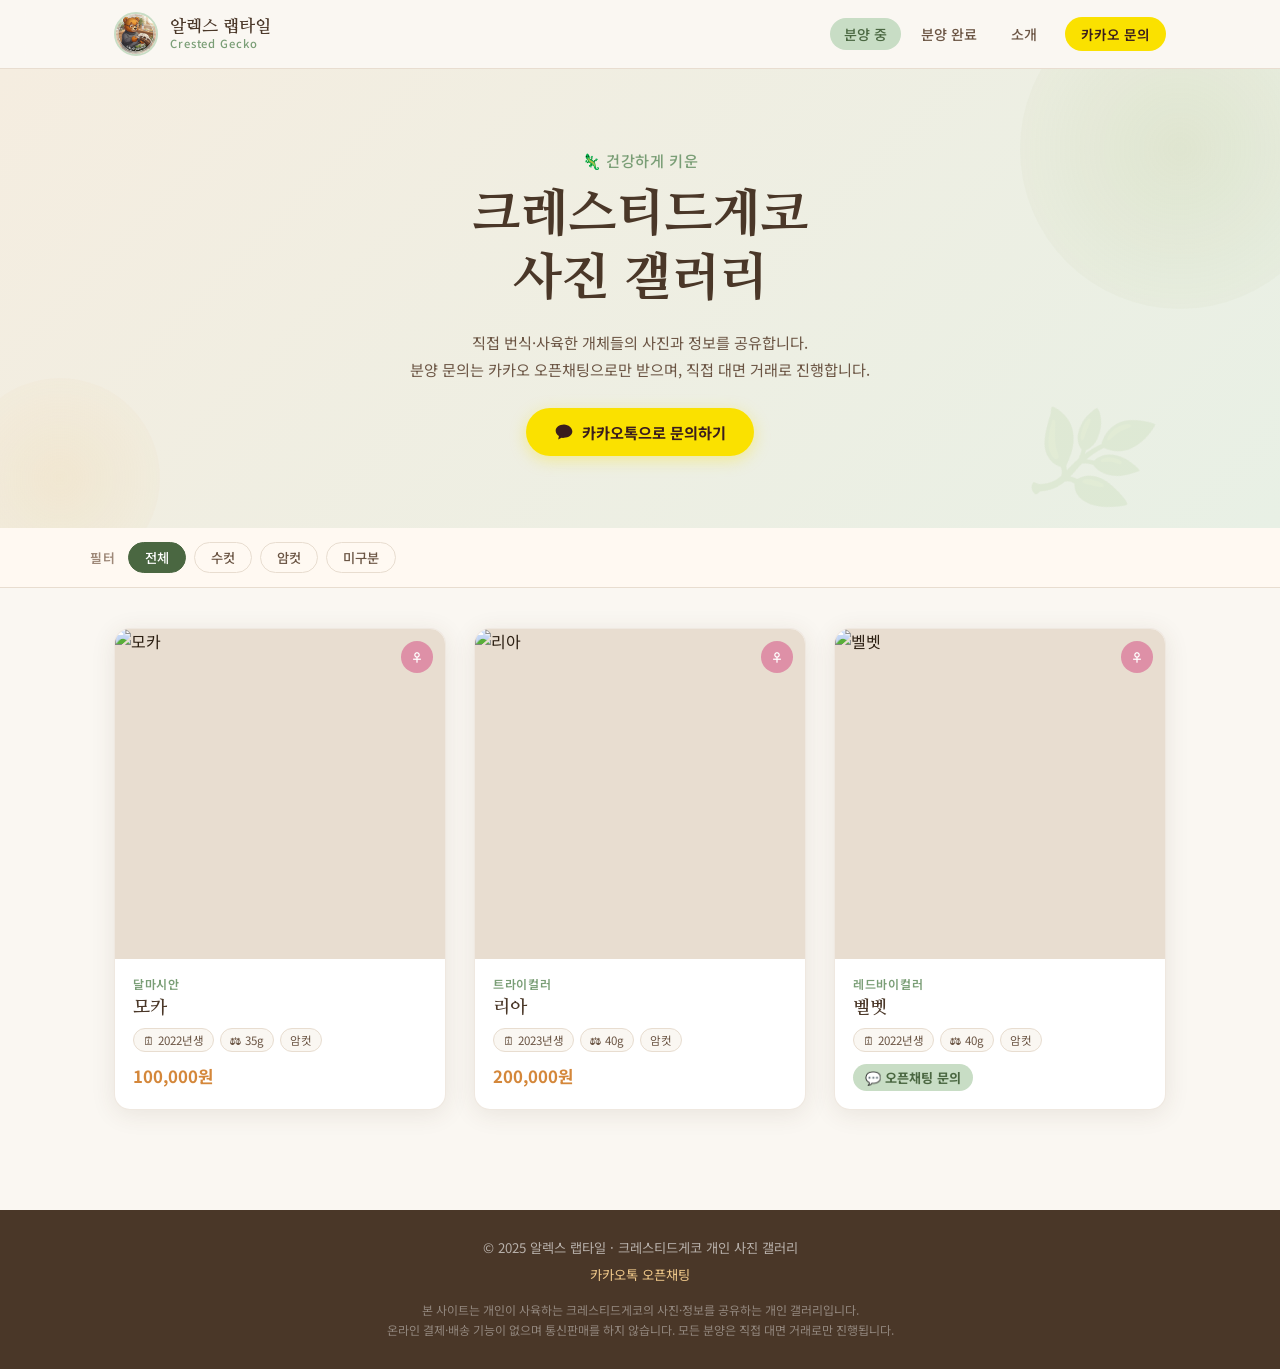
==== commit a9be7b6b: "Add files via upload" ====
--- a/index.html
+++ b/index.html
@@ -8,11 +8,6 @@
   <link href="https://fonts.googleapis.com/css2?family=Nanum+Myeongjo:wght@400;700;800&family=Noto+Sans+KR:wght@300;400;500;600&display=swap" rel="stylesheet" />
 </head>
 <body>
-
-  <!-- 법적 고지 배너 -->
-  <div class="notice-banner">
-    📌 본 사이트는 <strong>통신판매를 하지 않습니다.</strong> 개인 사육 개체의 사진 공유 목적이며, 실제 분양은 오픈채팅을 통한 <strong>직접 대면 거래</strong>로만 진행됩니다.
-  </div>
 
   <!-- 헤더 -->
   <header class="site-header">
@@ -39,16 +34,6 @@
       <p class="hero-eyebrow">🦎 건강하게 키운</p>
       <h1 class="hero-title">크레스티드게코<br/>사진 갤러리</h1>
       <p class="hero-desc">직접 번식·사육한 개체들의 사진과 정보를 공유합니다.<br/>분양 문의는 카카오 오픈채팅으로만 받으며, 직접 대면 거래로 진행합니다.</p>
-
-      <!-- 법적 안내 박스 -->
-      <div class="legal-notice-box">
-        <span class="legal-notice-icon">⚖️</span>
-        <div>
-          <strong>이 사이트는 통신판매 사이트가 아닙니다</strong>
-          <p>온라인 결제·배송 기능이 없으며, 모든 분양은 카카오 오픈채팅 연락 후 직접 대면 거래로만 진행됩니다. <a href="about.html">자세히 보기 →</a></p>
-        </div>
-      </div>
-
       <a href="https://open.kakao.com/o/sA5iVCEg" target="_blank" class="btn-kakao">
         <svg width="20" height="20" viewBox="0 0 24 24" fill="currentColor"><path d="M12 3C6.477 3 2 6.477 2 10.5c0 2.674 1.557 5.02 3.93 6.42L5 21l4.027-2.108A11.3 11.3 0 0012 19c5.523 0 10-3.477 10-7.5S17.523 3 12 3z"/></svg>
         카카오톡으로 문의하기
@@ -85,8 +70,6 @@
   <div class="modal-overlay" id="modalOverlay">
     <div class="modal-box" id="modalBox">
       <button class="modal-close" id="modalClose">✕</button>
-
-      <!-- 갤러리 영역 -->
       <div class="modal-gallery">
         <div class="modal-img-wrap">
           <img id="modalImg" src="" alt="" />
@@ -96,7 +79,6 @@
         </div>
         <div class="modal-thumbs" id="modalThumbs"></div>
       </div>
-
       <div class="modal-info">
         <h2 class="modal-name" id="modalName"></h2>
         <div class="modal-tags" id="modalTags"></div>
@@ -114,7 +96,10 @@
   <footer class="site-footer">
     <p>© 2025 알렉스 랩타일 · 크레스티드게코 개인 사진 갤러리</p>
     <a href="https://open.kakao.com/o/sA5iVCEg" target="_blank">카카오톡 오픈채팅</a>
-    <p class="footer-legal">본 사이트는 통신판매업 신고 의무 대상이 아닌 개인 사진 갤러리입니다.</p>
+    <p class="footer-legal">
+      본 사이트는 개인이 사육하는 크레스티드게코의 사진·정보를 공유하는 개인 갤러리입니다.<br/>
+      온라인 결제·배송 기능이 없으며 통신판매를 하지 않습니다. 모든 분양은 직접 대면 거래로만 진행됩니다.
+    </p>
   </footer>
 
   <script src="app.js"></script>
--- a/style.css
+++ b/style.css
@@ -34,17 +34,7 @@
   min-height: 100vh;
 }
 
-/* ── 법적 고지 배너 ── */
-.notice-banner {
-  background: #fef9ed;
-  border-bottom: 1px solid #e8d99a;
-  padding: 10px 24px;
-  text-align: center;
-  font-size: 13px;
-  color: #7a5c1a;
-  line-height: 1.6;
-}
-.notice-banner strong { font-weight: 700; color: #5c4010; }
+
 
 /* ── 헤더 ── */
 .site-header {
@@ -82,24 +72,7 @@
 .hero-title { font-family: 'Nanum Myeongjo', serif; font-size: clamp(2rem, 6vw, 3.2rem); font-weight: 800; color: var(--dark-brown); line-height: 1.25; margin-bottom: 18px; }
 .hero-desc { font-size: 0.95rem; color: var(--text-mid); line-height: 1.8; margin-bottom: 24px; }
 
-/* ── 법적 안내 박스 (히어로 내) ── */
-.legal-notice-box {
-  display: flex;
-  align-items: flex-start;
-  gap: 12px;
-  background: rgba(255,255,255,0.7);
-  border: 1px solid #e8d99a;
-  border-radius: 12px;
-  padding: 16px 20px;
-  margin-bottom: 28px;
-  text-align: left;
-  backdrop-filter: blur(4px);
-}
-.legal-notice-icon { font-size: 1.3rem; flex-shrink: 0; margin-top: 1px; }
-.legal-notice-box strong { display: block; font-size: 0.88rem; color: #5c4010; font-weight: 700; margin-bottom: 4px; }
-.legal-notice-box p { font-size: 0.82rem; color: #7a5c1a; line-height: 1.6; }
-.legal-notice-box a { color: var(--forest); font-weight: 600; text-decoration: none; }
-.legal-notice-box a:hover { text-decoration: underline; }
+
 
 .btn-kakao { display: inline-flex; align-items: center; gap: 8px; background: #FAE100; color: #3A1D1D; font-weight: 700; font-size: 0.95rem; padding: 13px 28px; border-radius: 50px; text-decoration: none; transition: all 0.25s; box-shadow: 0 4px 16px rgba(250, 225, 0, 0.35); }
 .btn-kakao:hover { background: #f0d400; transform: translateY(-2px); box-shadow: 0 8px 24px rgba(250, 225, 0, 0.45); }
@@ -267,19 +240,7 @@
 .about-point strong { display: block; font-size: 0.95rem; color: var(--dark-brown); margin-bottom: 2px; }
 .about-point p { font-size: 0.85rem; color: var(--text-mid); line-height: 1.6; }
 
-/* 소개 페이지 법적 고지 박스 */
-.about-legal { margin-bottom: 32px; }
-.about-legal-title { font-size: 1rem; font-weight: 700; color: #5c4010; margin-bottom: 12px; }
-.about-legal-box {
-  background: #fef9ed;
-  border: 1px solid #e8d99a;
-  border-radius: 12px;
-  padding: 18px 22px;
-}
-.about-legal-box p { font-size: 0.88rem; color: #5c4010; margin-bottom: 10px; line-height: 1.7; }
-.about-legal-box ul { padding-left: 18px; }
-.about-legal-box li { font-size: 0.85rem; color: #7a5c1a; line-height: 1.8; }
-.about-legal-box strong { font-weight: 700; }
+
 
 /* ── 분양완료 ── */
 .sold-grid .gecko-card { opacity: 0.8; }
@@ -288,7 +249,7 @@
 .site-footer { background: var(--dark-brown); color: rgba(255,255,255,0.6); text-align: center; padding: 28px 24px; font-size: 0.83rem; display: flex; flex-direction: column; gap: 8px; align-items: center; }
 .site-footer a { color: var(--accent-light); text-decoration: none; font-size: 0.83rem; }
 .site-footer a:hover { color: #fff; }
-.footer-legal { font-size: 0.75rem; color: rgba(255,255,255,0.3); margin-top: 4px; }
+.footer-legal { font-size: 0.75rem; color: rgba(255,255,255,0.4); margin-top: 8px; line-height: 1.7; }
 
 /* ── 반응형 ── */
 @media (max-width: 700px) {
